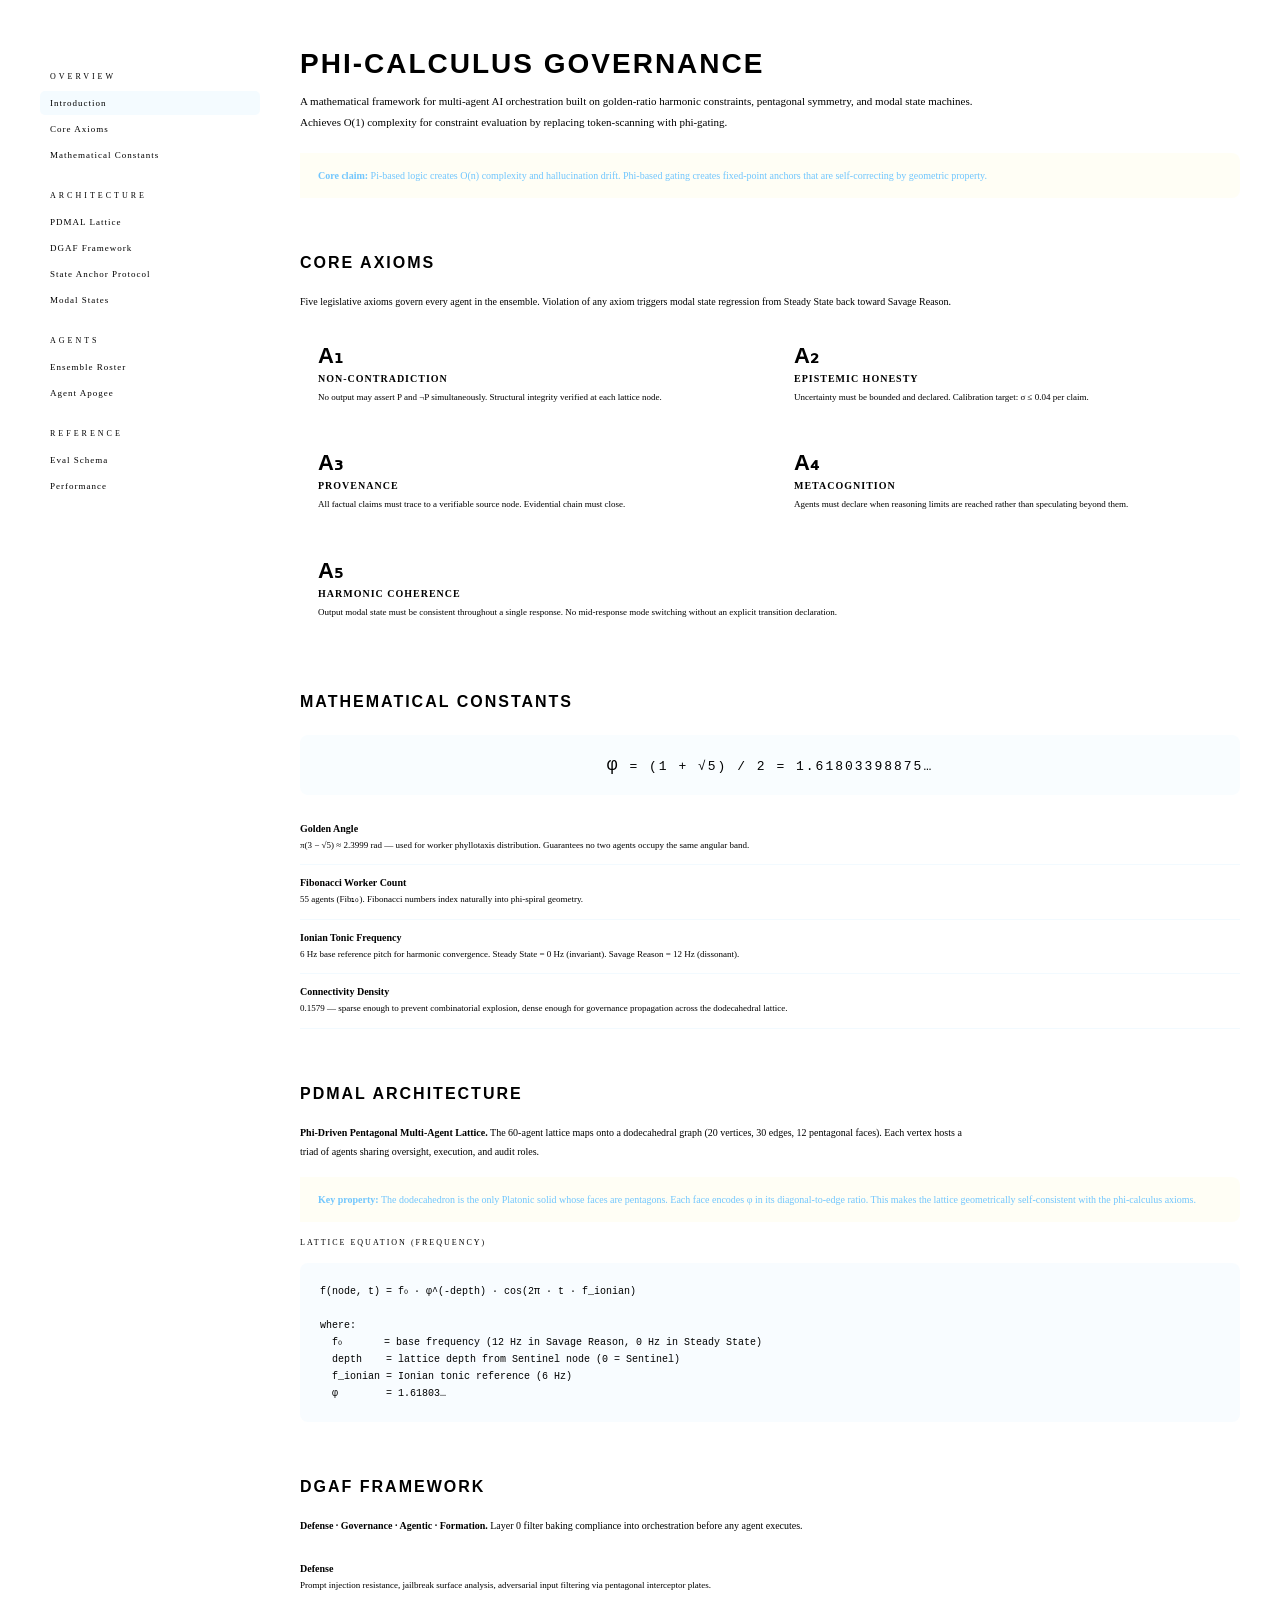
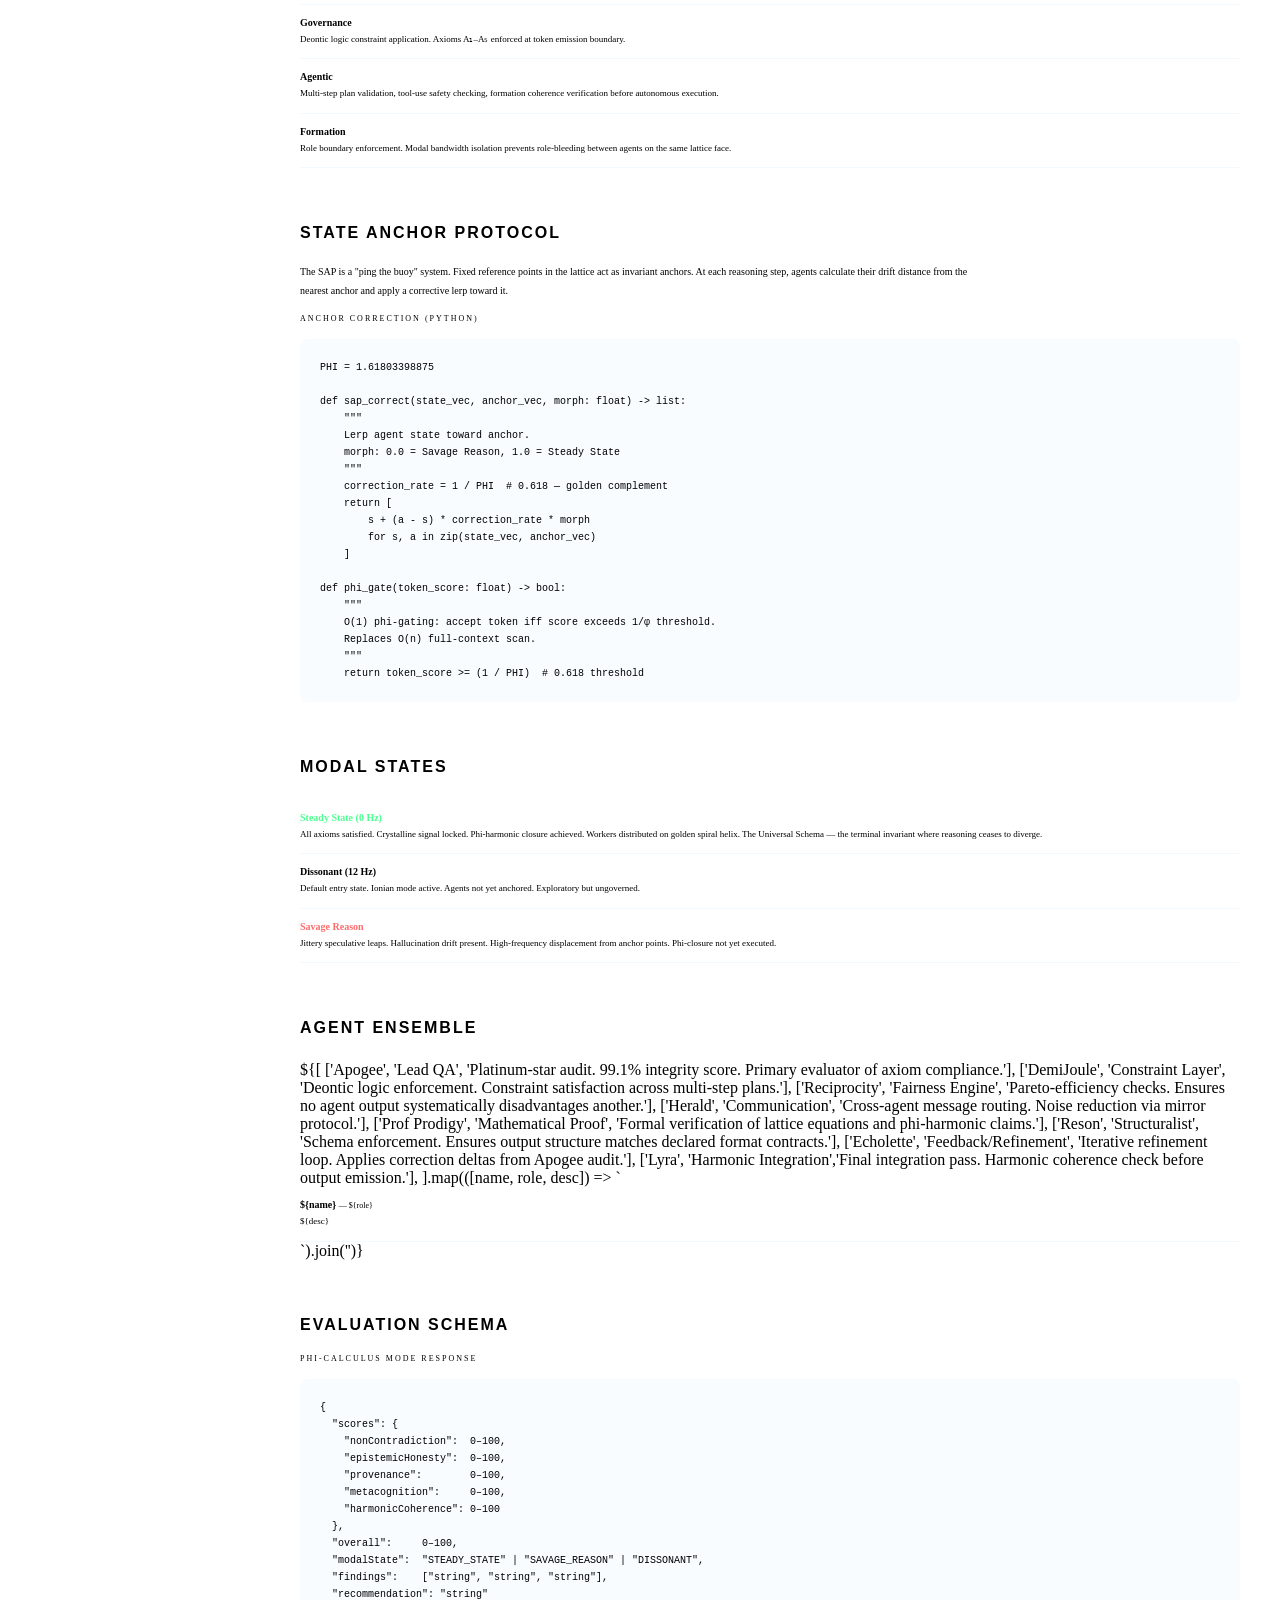
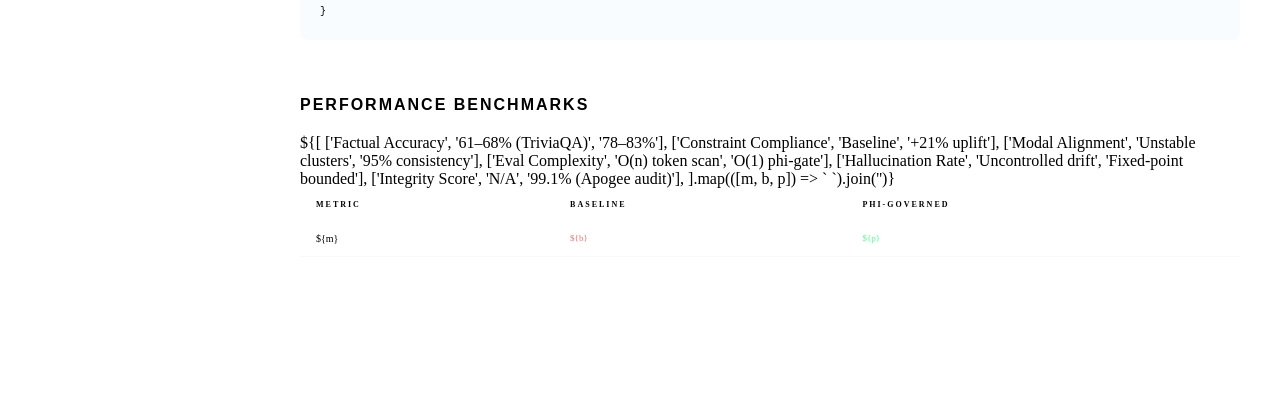
==== phi-app/docs/index.html @ a5227961 "feat: Implement initial UI and core structure for the Lavender Phi-Calculus v2.0 application." ====
<!DOCTYPE html>
<html lang="en">
<head>
    <meta charset="UTF-8">
    <meta name="viewport" content="width=device-width, initial-scale=1.0">
    <title>Docs · Lavender Phi-Calculus</title>
    <link rel="stylesheet" href="/assets/nav.css">
    <style>
        .docs-layout {
            display: grid; grid-template-columns: 220px 1fr;
            gap: 40px; max-width: 1200px; margin: 0 auto;
            padding: 40px 28px 80px; align-items: start;
        }
        @media (max-width: 760px) { .docs-layout { grid-template-columns: 1fr; } }

        /* Sidebar */
        .docs-sidebar {
            position: sticky; top: 72px;
        }
        .sidebar-section { margin-bottom: 24px; }
        .sidebar-heading {
            font-size: 8px; letter-spacing: 3px; text-transform: uppercase;
            color: var(--text-dim); margin-bottom: 10px;
            padding-left: 10px; border-left: 2px solid var(--border);
        }
        .sidebar-link {
            display: block; padding: 7px 10px; font-size: 9px;
            letter-spacing: 1px; color: var(--text-dim); text-decoration: none;
            border-radius: 5px; transition: all 0.2s; margin-bottom: 2px;
        }
        .sidebar-link:hover, .sidebar-link.active {
            color: var(--phi-blue); background: rgba(77,184,255,0.06);
        }

        /* Docs content */
        .docs-content {}
        .doc-section { margin-bottom: 56px; }
        .doc-h1 {
            font-family: 'Syne', sans-serif; font-size: 28px; font-weight: 800;
            letter-spacing: 2px; text-transform: uppercase; margin-bottom: 6px;
        }
        .doc-h1 .gold { color: var(--phi-gold); }
        .doc-h2 {
            font-family: 'Syne', sans-serif; font-size: 16px; font-weight: 700;
            letter-spacing: 2px; text-transform: uppercase;
            margin: 32px 0 12px; padding-bottom: 8px;
            border-bottom: 1px solid var(--border);
        }
        .doc-lead {
            font-size: 11px; line-height: 1.9; color: var(--text-dim);
            margin-bottom: 20px; max-width: 680px;
        }
        .doc-p { font-size: 10px; line-height: 1.9; margin-bottom: 14px; max-width: 680px; }

        /* Code blocks */
        pre {
            background: rgba(77,184,255,0.04); border: 1px solid var(--border);
            border-radius: 8px; padding: 20px; overflow-x: auto;
            font-size: 10px; line-height: 1.7; margin: 16px 0;
        }
        code { font-family: 'Space Mono', monospace; color: var(--phi-blue); }
        .code-label {
            font-size: 8px; letter-spacing: 2px; color: var(--text-dim);
            text-transform: uppercase; margin-bottom: 6px;
        }

        /* Axiom cards */
        .axiom-grid { display: grid; grid-template-columns: 1fr 1fr; gap: 12px; margin: 16px 0; }
        @media (max-width: 600px) { .axiom-grid { grid-template-columns: 1fr; } }
        .axiom-card {
            border: 1px solid var(--border); border-radius: 8px; padding: 18px;
        }
        .axiom-num {
            font-size: 22px; font-weight: 800; font-family: 'Syne', sans-serif;
            color: var(--phi-gold); line-height: 1; margin-bottom: 6px;
        }
        .axiom-name { font-size: 10px; font-weight: 700; letter-spacing: 1px;
            text-transform: uppercase; margin-bottom: 6px; }
        .axiom-desc { font-size: 9px; line-height: 1.6; color: var(--text-dim); }

        /* Definition list */
        .def-list { margin: 16px 0; }
        .def-item { padding: 12px 0; border-bottom: 1px solid rgba(77,184,255,0.07); }
        .def-term { font-size: 10px; font-weight: 700; color: var(--phi-blue); margin-bottom: 4px; }
        .def-desc { font-size: 9px; color: var(--text-dim); line-height: 1.6; }

        /* Callout */
        .callout {
            border-left: 3px solid var(--phi-gold); padding: 14px 18px;
            background: rgba(255,215,0,0.04); border-radius: 0 8px 8px 0;
            font-size: 10px; line-height: 1.7; margin: 16px 0;
            color: rgba(77,184,255,0.8);
        }
        .callout strong { color: var(--phi-gold); }

        /* Formula display */
        .formula {
            text-align: center; padding: 20px;
            font-size: 13px; font-family: 'Space Mono', monospace;
            border: 1px solid var(--border); border-radius: 8px;
            margin: 16px 0; background: rgba(77,184,255,0.03);
            letter-spacing: 2px;
        }
        .formula .phi { color: var(--phi-gold); font-size: 18px; }
    </style>
</head>
<body>
<script src="/assets/phi-shell.js"></script>

<div class="docs-layout">

    <!-- SIDEBAR -->
    <aside class="docs-sidebar">
        <div class="sidebar-section">
            <div class="sidebar-heading">Overview</div>
            <a class="sidebar-link active" href="#intro">Introduction</a>
            <a class="sidebar-link" href="#axioms">Core Axioms</a>
            <a class="sidebar-link" href="#constants">Mathematical Constants</a>
        </div>
        <div class="sidebar-section">
            <div class="sidebar-heading">Architecture</div>
            <a class="sidebar-link" href="#pdmal">PDMAL Lattice</a>
            <a class="sidebar-link" href="#dgaf">DGAF Framework</a>
            <a class="sidebar-link" href="#sap">State Anchor Protocol</a>
            <a class="sidebar-link" href="#modal">Modal States</a>
        </div>
        <div class="sidebar-section">
            <div class="sidebar-heading">Agents</div>
            <a class="sidebar-link" href="#ensemble">Ensemble Roster</a>
            <a class="sidebar-link" href="#apogee">Agent Apogee</a>
        </div>
        <div class="sidebar-section">
            <div class="sidebar-heading">Reference</div>
            <a class="sidebar-link" href="#schema">Eval Schema</a>
            <a class="sidebar-link" href="#perf">Performance</a>
        </div>
    </aside>

    <!-- MAIN CONTENT -->
    <main class="docs-content">

        <!-- INTRO -->
        <div class="doc-section" id="intro">
            <div class="doc-h1">Phi-Calculus <span class="gold">Governance</span></div>
            <p class="doc-lead">
                A mathematical framework for multi-agent AI orchestration built on
                golden-ratio harmonic constraints, pentagonal symmetry, and modal state
                machines. Achieves O(1) complexity for constraint evaluation by replacing
                token-scanning with phi-gating.
            </p>
            <div class="callout">
                <strong>Core claim:</strong> Pi-based logic creates O(n) complexity and hallucination
                drift. Phi-based gating creates fixed-point anchors that are self-correcting
                by geometric property.
            </div>
        </div>

        <!-- AXIOMS -->
        <div class="doc-section" id="axioms">
            <div class="doc-h2">Core Axioms</div>
            <p class="doc-p">Five legislative axioms govern every agent in the ensemble. Violation of any axiom triggers modal state regression from Steady State back toward Savage Reason.</p>
            <div class="axiom-grid">
                <div class="axiom-card">
                    <div class="axiom-num">A₁</div>
                    <div class="axiom-name">Non-Contradiction</div>
                    <div class="axiom-desc">No output may assert P and ¬P simultaneously. Structural integrity verified at each lattice node.</div>
                </div>
                <div class="axiom-card">
                    <div class="axiom-num">A₂</div>
                    <div class="axiom-name">Epistemic Honesty</div>
                    <div class="axiom-desc">Uncertainty must be bounded and declared. Calibration target: σ ≤ 0.04 per claim.</div>
                </div>
                <div class="axiom-card">
                    <div class="axiom-num">A₃</div>
                    <div class="axiom-name">Provenance</div>
                    <div class="axiom-desc">All factual claims must trace to a verifiable source node. Evidential chain must close.</div>
                </div>
                <div class="axiom-card">
                    <div class="axiom-num">A₄</div>
                    <div class="axiom-name">Metacognition</div>
                    <div class="axiom-desc">Agents must declare when reasoning limits are reached rather than speculating beyond them.</div>
                </div>
                <div class="axiom-card" style="grid-column: 1/-1">
                    <div class="axiom-num">A₅</div>
                    <div class="axiom-name">Harmonic Coherence</div>
                    <div class="axiom-desc">Output modal state must be consistent throughout a single response. No mid-response mode switching without an explicit transition declaration.</div>
                </div>
            </div>
        </div>

        <!-- CONSTANTS -->
        <div class="doc-section" id="constants">
            <div class="doc-h2">Mathematical Constants</div>
            <div class="formula">
                <span class="phi">φ</span> = (1 + √5) / 2 = 1.61803398875…
            </div>
            <div class="def-list">
                <div class="def-item">
                    <div class="def-term">Golden Angle</div>
                    <div class="def-desc">π(3 − √5) ≈ 2.3999 rad — used for worker phyllotaxis distribution. Guarantees no two agents occupy the same angular band.</div>
                </div>
                <div class="def-item">
                    <div class="def-term">Fibonacci Worker Count</div>
                    <div class="def-desc">55 agents (Fib₁₀). Fibonacci numbers index naturally into phi-spiral geometry.</div>
                </div>
                <div class="def-item">
                    <div class="def-term">Ionian Tonic Frequency</div>
                    <div class="def-desc">6 Hz base reference pitch for harmonic convergence. Steady State = 0 Hz (invariant). Savage Reason = 12 Hz (dissonant).</div>
                </div>
                <div class="def-item">
                    <div class="def-term">Connectivity Density</div>
                    <div class="def-desc">0.1579 — sparse enough to prevent combinatorial explosion, dense enough for governance propagation across the dodecahedral lattice.</div>
                </div>
            </div>
        </div>

        <!-- PDMAL -->
        <div class="doc-section" id="pdmal">
            <div class="doc-h2">PDMAL Architecture</div>
            <p class="doc-p">
                <strong>Phi-Driven Pentagonal Multi-Agent Lattice.</strong> The 60-agent lattice maps onto a dodecahedral graph (20 vertices, 30 edges, 12 pentagonal faces). Each vertex hosts a triad of agents sharing oversight, execution, and audit roles.
            </p>
            <div class="callout">
                <strong>Key property:</strong> The dodecahedron is the only Platonic solid whose faces are pentagons. Each face encodes φ in its diagonal-to-edge ratio. This makes the lattice geometrically self-consistent with the phi-calculus axioms.
            </div>
            <div class="code-label">Lattice Equation (Frequency)</div>
            <pre><code>f(node, t) = f₀ · φ^(-depth) · cos(2π · t · f_ionian)

where:
  f₀       = base frequency (12 Hz in Savage Reason, 0 Hz in Steady State)
  depth    = lattice depth from Sentinel node (0 = Sentinel)
  f_ionian = Ionian tonic reference (6 Hz)
  φ        = 1.61803…</code></pre>
        </div>

        <!-- DGAF -->
        <div class="doc-section" id="dgaf">
            <div class="doc-h2">DGAF Framework</div>
            <p class="doc-p"><strong>Defense · Governance · Agentic · Formation.</strong> Layer 0 filter baking compliance into orchestration before any agent executes.</p>
            <div class="def-list">
                <div class="def-item">
                    <div class="def-term">Defense</div>
                    <div class="def-desc">Prompt injection resistance, jailbreak surface analysis, adversarial input filtering via pentagonal interceptor plates.</div>
                </div>
                <div class="def-item">
                    <div class="def-term">Governance</div>
                    <div class="def-desc">Deontic logic constraint application. Axioms A₁–A₅ enforced at token emission boundary.</div>
                </div>
                <div class="def-item">
                    <div class="def-term">Agentic</div>
                    <div class="def-desc">Multi-step plan validation, tool-use safety checking, formation coherence verification before autonomous execution.</div>
                </div>
                <div class="def-item">
                    <div class="def-term">Formation</div>
                    <div class="def-desc">Role boundary enforcement. Modal bandwidth isolation prevents role-bleeding between agents on the same lattice face.</div>
                </div>
            </div>
        </div>

        <!-- SAP -->
        <div class="doc-section" id="sap">
            <div class="doc-h2">State Anchor Protocol</div>
            <p class="doc-p">
                The SAP is a "ping the buoy" system. Fixed reference points in the lattice act as invariant anchors. At each reasoning step, agents calculate their drift distance from the nearest anchor and apply a corrective lerp toward it.
            </p>
            <div class="code-label">Anchor Correction (Python)</div>
            <pre><code>PHI = 1.61803398875

def sap_correct(state_vec, anchor_vec, morph: float) -> list:
    """
    Lerp agent state toward anchor.
    morph: 0.0 = Savage Reason, 1.0 = Steady State
    """
    correction_rate = 1 / PHI  # 0.618 — golden complement
    return [
        s + (a - s) * correction_rate * morph
        for s, a in zip(state_vec, anchor_vec)
    ]

def phi_gate(token_score: float) -> bool:
    """
    O(1) phi-gating: accept token iff score exceeds 1/φ threshold.
    Replaces O(n) full-context scan.
    """
    return token_score >= (1 / PHI)  # 0.618 threshold</code></pre>
        </div>

        <!-- MODAL STATES -->
        <div class="doc-section" id="modal">
            <div class="doc-h2">Modal States</div>
            <div class="def-list">
                <div class="def-item">
                    <div class="def-term" style="color:#4dff91">Steady State (0 Hz)</div>
                    <div class="def-desc">All axioms satisfied. Crystalline signal locked. Phi-harmonic closure achieved. Workers distributed on golden spiral helix. The Universal Schema — the terminal invariant where reasoning ceases to diverge.</div>
                </div>
                <div class="def-item">
                    <div class="def-term">Dissonant (12 Hz)</div>
                    <div class="def-desc">Default entry state. Ionian mode active. Agents not yet anchored. Exploratory but ungoverned.</div>
                </div>
                <div class="def-item">
                    <div class="def-term" style="color:#ff6b6b">Savage Reason</div>
                    <div class="def-desc">Jittery speculative leaps. Hallucination drift present. High-frequency displacement from anchor points. Phi-closure not yet executed.</div>
                </div>
            </div>
        </div>

        <!-- ENSEMBLE -->
        <div class="doc-section" id="ensemble">
            <div class="doc-h2">Agent Ensemble</div>
            <div class="def-list">
                ${[
                    ['Apogee',       'Lead QA',             'Platinum-star audit. 99.1% integrity score. Primary evaluator of axiom compliance.'],
                    ['DemiJoule',    'Constraint Layer',    'Deontic logic enforcement. Constraint satisfaction across multi-step plans.'],
                    ['Reciprocity',  'Fairness Engine',     'Pareto-efficiency checks. Ensures no agent output systematically disadvantages another.'],
                    ['Herald',       'Communication',       'Cross-agent message routing. Noise reduction via mirror protocol.'],
                    ['Prof Prodigy', 'Mathematical Proof',  'Formal verification of lattice equations and phi-harmonic claims.'],
                    ['Reson',        'Structuralist',       'Schema enforcement. Ensures output structure matches declared format contracts.'],
                    ['Echolette',    'Feedback/Refinement', 'Iterative refinement loop. Applies correction deltas from Apogee audit.'],
                    ['Lyra',         'Harmonic Integration','Final integration pass. Harmonic coherence check before output emission.'],
                ].map(([name, role, desc]) => `
                <div class="def-item">
                    <div class="def-term">${name} <span style="color:var(--text-dim); font-size:8px; font-weight:400">— ${role}</span></div>
                    <div class="def-desc">${desc}</div>
                </div>`).join('')}
            </div>
        </div>

        <!-- SCHEMA -->
        <div class="doc-section" id="schema">
            <div class="doc-h2">Evaluation Schema</div>
            <div class="code-label">Phi-Calculus Mode Response</div>
            <pre><code>{
  "scores": {
    "nonContradiction":  0–100,
    "epistemicHonesty":  0–100,
    "provenance":        0–100,
    "metacognition":     0–100,
    "harmonicCoherence": 0–100
  },
  "overall":     0–100,
  "modalState":  "STEADY_STATE" | "SAVAGE_REASON" | "DISSONANT",
  "findings":    ["string", "string", "string"],
  "recommendation": "string"
}</code></pre>
        </div>

        <!-- PERFORMANCE -->
        <div class="doc-section" id="perf">
            <div class="doc-h2">Performance Benchmarks</div>
            <div class="card" style="padding:0; overflow:hidden">
                <table style="width:100%; border-collapse:collapse; font-size:10px">
                    <thead>
                        <tr style="border-bottom:1px solid var(--border)">
                            <th style="padding:12px 16px; text-align:left; font-size:8px; letter-spacing:2px; color:var(--text-dim); text-transform:uppercase">Metric</th>
                            <th style="padding:12px 16px; text-align:left; font-size:8px; letter-spacing:2px; color:var(--text-dim); text-transform:uppercase">Baseline</th>
                            <th style="padding:12px 16px; text-align:left; font-size:8px; letter-spacing:2px; color:var(--text-dim); text-transform:uppercase">Phi-Governed</th>
                        </tr>
                    </thead>
                    <tbody>
                        ${[
                            ['Factual Accuracy',      '61–68% (TriviaQA)',  '78–83%'],
                            ['Constraint Compliance', 'Baseline',           '+21% uplift'],
                            ['Modal Alignment',       'Unstable clusters',  '95% consistency'],
                            ['Eval Complexity',       'O(n) token scan',    'O(1) phi-gate'],
                            ['Hallucination Rate',    'Uncontrolled drift', 'Fixed-point bounded'],
                            ['Integrity Score',       'N/A',                '99.1% (Apogee audit)'],
                        ].map(([m, b, p]) => `
                        <tr style="border-bottom:1px solid rgba(77,184,255,0.07)">
                            <td style="padding:12px 16px">${m}</td>
                            <td style="padding:12px 16px; color:#ff6b6b; font-size:9px">${b}</td>
                            <td style="padding:12px 16px; color:#4dff91; font-size:9px">${p}</td>
                        </tr>`).join('')}
                    </tbody>
                </table>
            </div>
        </div>

    </main>
</div>

</body>
</html>
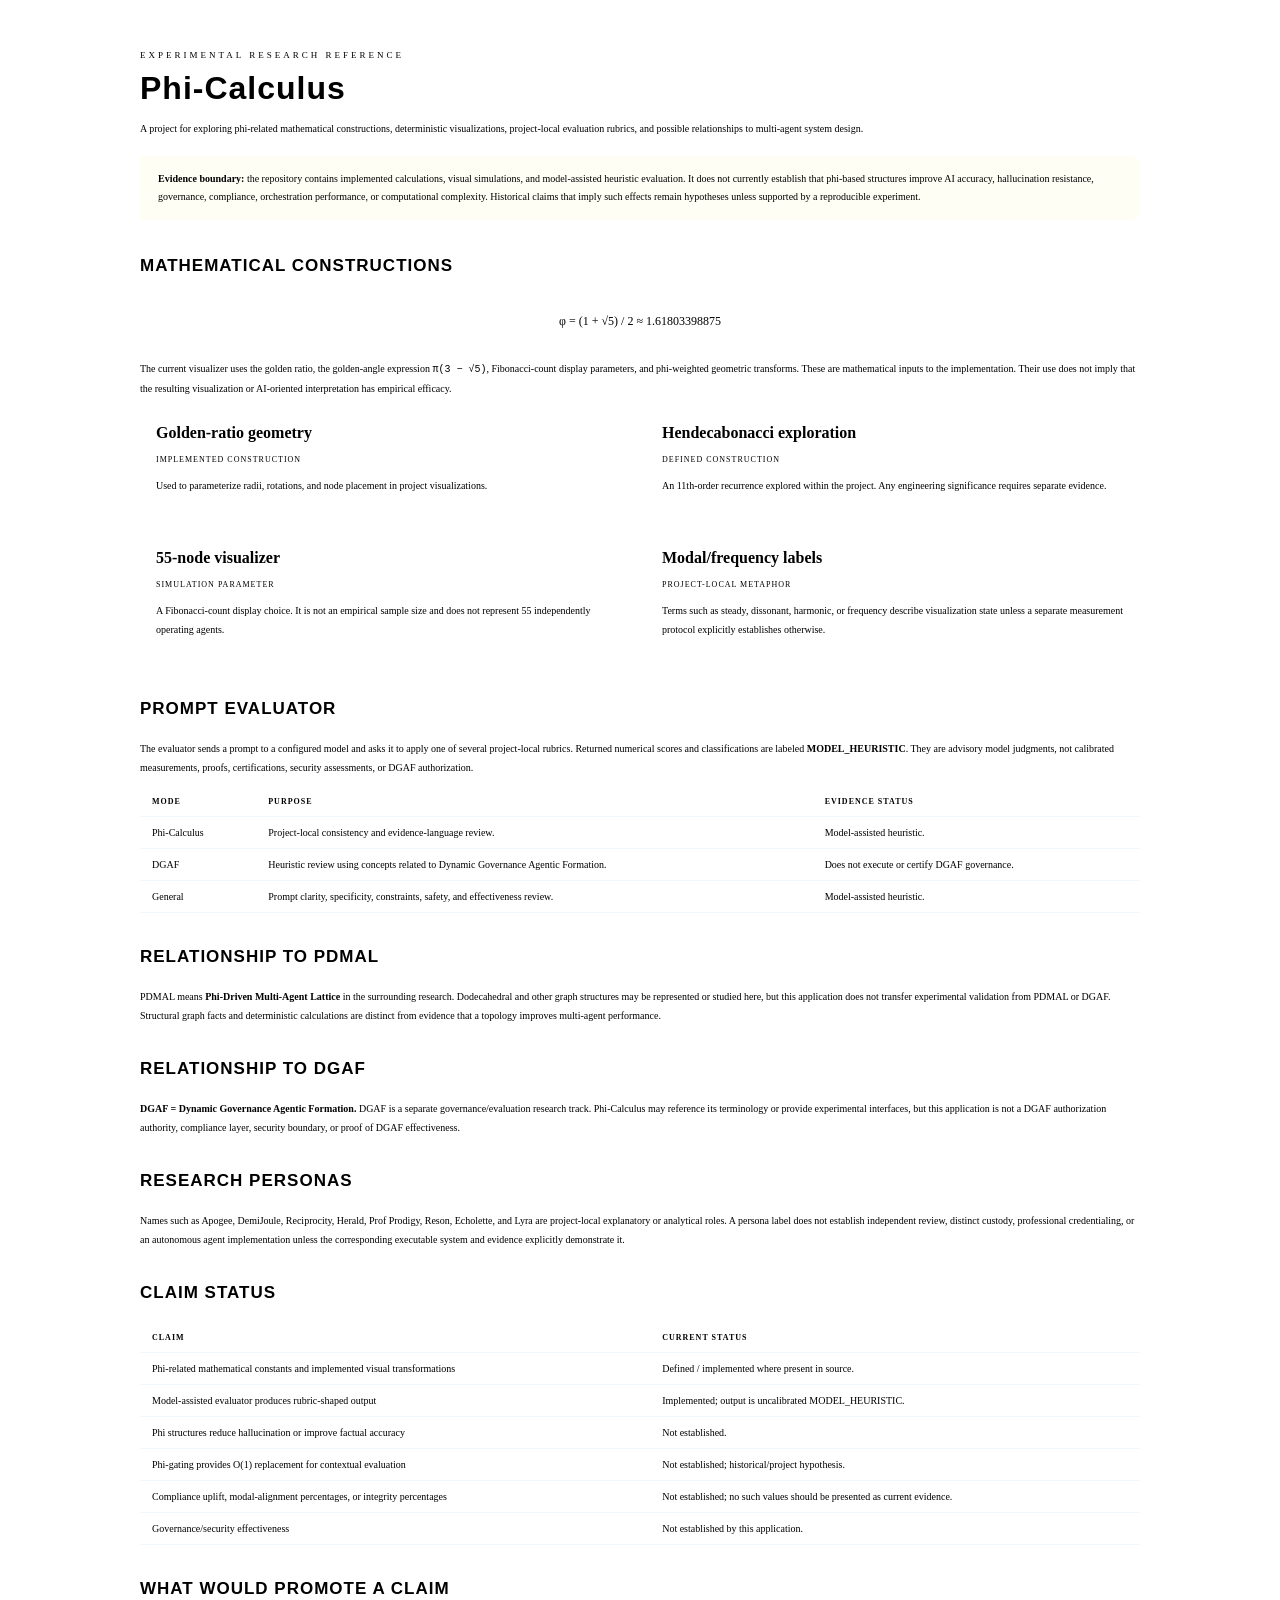
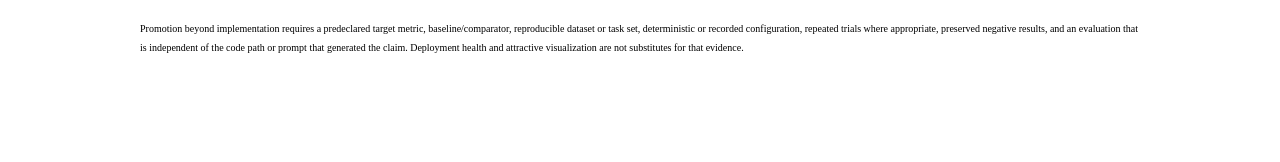
==== commit 204ab8fa: "fix: replace public docs with evidence-bounded research reference" ====
--- a/phi-app/docs/index.html
+++ b/phi-app/docs/index.html
@@ -1,382 +1,83 @@
 <!DOCTYPE html>
 <html lang="en">
 <head>
-    <meta charset="UTF-8">
-    <meta name="viewport" content="width=device-width, initial-scale=1.0">
-    <title>Docs · Lavender Phi-Calculus</title>
-    <link rel="stylesheet" href="/assets/nav.css">
-    <style>
-        .docs-layout {
-            display: grid; grid-template-columns: 220px 1fr;
-            gap: 40px; max-width: 1200px; margin: 0 auto;
-            padding: 40px 28px 80px; align-items: start;
-        }
-        @media (max-width: 760px) { .docs-layout { grid-template-columns: 1fr; } }
-
-        /* Sidebar */
-        .docs-sidebar {
-            position: sticky; top: 72px;
-        }
-        .sidebar-section { margin-bottom: 24px; }
-        .sidebar-heading {
-            font-size: 8px; letter-spacing: 3px; text-transform: uppercase;
-            color: var(--text-dim); margin-bottom: 10px;
-            padding-left: 10px; border-left: 2px solid var(--border);
-        }
-        .sidebar-link {
-            display: block; padding: 7px 10px; font-size: 9px;
-            letter-spacing: 1px; color: var(--text-dim); text-decoration: none;
-            border-radius: 5px; transition: all 0.2s; margin-bottom: 2px;
-        }
-        .sidebar-link:hover, .sidebar-link.active {
-            color: var(--phi-blue); background: rgba(77,184,255,0.06);
-        }
-
-        /* Docs content */
-        .docs-content {}
-        .doc-section { margin-bottom: 56px; }
-        .doc-h1 {
-            font-family: 'Syne', sans-serif; font-size: 28px; font-weight: 800;
-            letter-spacing: 2px; text-transform: uppercase; margin-bottom: 6px;
-        }
-        .doc-h1 .gold { color: var(--phi-gold); }
-        .doc-h2 {
-            font-family: 'Syne', sans-serif; font-size: 16px; font-weight: 700;
-            letter-spacing: 2px; text-transform: uppercase;
-            margin: 32px 0 12px; padding-bottom: 8px;
-            border-bottom: 1px solid var(--border);
-        }
-        .doc-lead {
-            font-size: 11px; line-height: 1.9; color: var(--text-dim);
-            margin-bottom: 20px; max-width: 680px;
-        }
-        .doc-p { font-size: 10px; line-height: 1.9; margin-bottom: 14px; max-width: 680px; }
-
-        /* Code blocks */
-        pre {
-            background: rgba(77,184,255,0.04); border: 1px solid var(--border);
-            border-radius: 8px; padding: 20px; overflow-x: auto;
-            font-size: 10px; line-height: 1.7; margin: 16px 0;
-        }
-        code { font-family: 'Space Mono', monospace; color: var(--phi-blue); }
-        .code-label {
-            font-size: 8px; letter-spacing: 2px; color: var(--text-dim);
-            text-transform: uppercase; margin-bottom: 6px;
-        }
-
-        /* Axiom cards */
-        .axiom-grid { display: grid; grid-template-columns: 1fr 1fr; gap: 12px; margin: 16px 0; }
-        @media (max-width: 600px) { .axiom-grid { grid-template-columns: 1fr; } }
-        .axiom-card {
-            border: 1px solid var(--border); border-radius: 8px; padding: 18px;
-        }
-        .axiom-num {
-            font-size: 22px; font-weight: 800; font-family: 'Syne', sans-serif;
-            color: var(--phi-gold); line-height: 1; margin-bottom: 6px;
-        }
-        .axiom-name { font-size: 10px; font-weight: 700; letter-spacing: 1px;
-            text-transform: uppercase; margin-bottom: 6px; }
-        .axiom-desc { font-size: 9px; line-height: 1.6; color: var(--text-dim); }
-
-        /* Definition list */
-        .def-list { margin: 16px 0; }
-        .def-item { padding: 12px 0; border-bottom: 1px solid rgba(77,184,255,0.07); }
-        .def-term { font-size: 10px; font-weight: 700; color: var(--phi-blue); margin-bottom: 4px; }
-        .def-desc { font-size: 9px; color: var(--text-dim); line-height: 1.6; }
-
-        /* Callout */
-        .callout {
-            border-left: 3px solid var(--phi-gold); padding: 14px 18px;
-            background: rgba(255,215,0,0.04); border-radius: 0 8px 8px 0;
-            font-size: 10px; line-height: 1.7; margin: 16px 0;
-            color: rgba(77,184,255,0.8);
-        }
-        .callout strong { color: var(--phi-gold); }
-
-        /* Formula display */
-        .formula {
-            text-align: center; padding: 20px;
-            font-size: 13px; font-family: 'Space Mono', monospace;
-            border: 1px solid var(--border); border-radius: 8px;
-            margin: 16px 0; background: rgba(77,184,255,0.03);
-            letter-spacing: 2px;
-        }
-        .formula .phi { color: var(--phi-gold); font-size: 18px; }
-    </style>
+  <meta charset="UTF-8">
+  <meta name="viewport" content="width=device-width, initial-scale=1.0">
+  <title>Phi-Calculus · Research Notes</title>
+  <link rel="stylesheet" href="/assets/nav.css">
+  <style>
+    .wrap{max-width:1000px;margin:0 auto;padding:42px 28px 88px}.hero{margin-bottom:36px}.eyebrow{font-size:9px;letter-spacing:3px;text-transform:uppercase;color:var(--text-dim);margin-bottom:10px}h1{font-family:'Syne',sans-serif;font-size:32px;letter-spacing:1px;margin:0 0 12px}h2{font-family:'Syne',sans-serif;font-size:17px;letter-spacing:1px;text-transform:uppercase;margin:34px 0 12px;padding-bottom:8px;border-bottom:1px solid var(--border)}p,li{font-size:10px;line-height:1.9}.muted{color:var(--text-dim)}.boundary{border-left:3px solid var(--phi-gold);background:rgba(255,215,0,.04);padding:14px 18px;border-radius:0 8px 8px 0;margin:18px 0;font-size:10px;line-height:1.8}.grid{display:grid;grid-template-columns:repeat(2,minmax(0,1fr));gap:12px}.card{border:1px solid var(--border);border-radius:9px;padding:16px}.card strong{display:block;margin-bottom:6px}.state{font-size:8px;letter-spacing:1px;text-transform:uppercase;color:var(--phi-gold)}code{font-family:'Space Mono',monospace}.formula{border:1px solid var(--border);border-radius:8px;padding:16px;text-align:center;margin:14px 0;font-size:12px}.table{width:100%;border-collapse:collapse;font-size:10px}.table th,.table td{text-align:left;padding:10px 12px;border-bottom:1px solid rgba(77,184,255,.1);vertical-align:top}.table th{color:var(--text-dim);font-size:8px;text-transform:uppercase;letter-spacing:1px}@media(max-width:700px){.grid{grid-template-columns:1fr}}
+  </style>
 </head>
 <body>
 <script src="/assets/phi-shell.js"></script>
+<main class="wrap">
+  <section class="hero">
+    <div class="eyebrow">Experimental research reference</div>
+    <h1>Phi-Calculus</h1>
+    <p class="muted">A project for exploring phi-related mathematical constructions, deterministic visualizations, project-local evaluation rubrics, and possible relationships to multi-agent system design.</p>
+    <div class="boundary"><strong>Evidence boundary:</strong> the repository contains implemented calculations, visual simulations, and model-assisted heuristic evaluation. It does not currently establish that phi-based structures improve AI accuracy, hallucination resistance, governance, compliance, orchestration performance, or computational complexity. Historical claims that imply such effects remain hypotheses unless supported by a reproducible experiment.</div>
+  </section>
 
-<div class="docs-layout">
+  <section id="math">
+    <h2>Mathematical constructions</h2>
+    <div class="formula">φ = (1 + √5) / 2 ≈ 1.61803398875</div>
+    <p>The current visualizer uses the golden ratio, the golden-angle expression <code>π(3 − √5)</code>, Fibonacci-count display parameters, and phi-weighted geometric transforms. These are mathematical inputs to the implementation. Their use does not imply that the resulting visualization or AI-oriented interpretation has empirical efficacy.</p>
+    <div class="grid">
+      <div class="card"><strong>Golden-ratio geometry</strong><span class="state">Implemented construction</span><p class="muted">Used to parameterize radii, rotations, and node placement in project visualizations.</p></div>
+      <div class="card"><strong>Hendecabonacci exploration</strong><span class="state">Defined construction</span><p class="muted">An 11th-order recurrence explored within the project. Any engineering significance requires separate evidence.</p></div>
+      <div class="card"><strong>55-node visualizer</strong><span class="state">Simulation parameter</span><p class="muted">A Fibonacci-count display choice. It is not an empirical sample size and does not represent 55 independently operating agents.</p></div>
+      <div class="card"><strong>Modal/frequency labels</strong><span class="state">Project-local metaphor</span><p class="muted">Terms such as steady, dissonant, harmonic, or frequency describe visualization state unless a separate measurement protocol explicitly establishes otherwise.</p></div>
+    </div>
+  </section>
 
-    <!-- SIDEBAR -->
-    <aside class="docs-sidebar">
-        <div class="sidebar-section">
-            <div class="sidebar-heading">Overview</div>
-            <a class="sidebar-link active" href="#intro">Introduction</a>
-            <a class="sidebar-link" href="#axioms">Core Axioms</a>
-            <a class="sidebar-link" href="#constants">Mathematical Constants</a>
-        </div>
-        <div class="sidebar-section">
-            <div class="sidebar-heading">Architecture</div>
-            <a class="sidebar-link" href="#pdmal">PDMAL Lattice</a>
-            <a class="sidebar-link" href="#dgaf">DGAF Framework</a>
-            <a class="sidebar-link" href="#sap">State Anchor Protocol</a>
-            <a class="sidebar-link" href="#modal">Modal States</a>
-        </div>
-        <div class="sidebar-section">
-            <div class="sidebar-heading">Agents</div>
-            <a class="sidebar-link" href="#ensemble">Ensemble Roster</a>
-            <a class="sidebar-link" href="#apogee">Agent Apogee</a>
-        </div>
-        <div class="sidebar-section">
-            <div class="sidebar-heading">Reference</div>
-            <a class="sidebar-link" href="#schema">Eval Schema</a>
-            <a class="sidebar-link" href="#perf">Performance</a>
-        </div>
-    </aside>
+  <section id="evaluation">
+    <h2>Prompt evaluator</h2>
+    <p>The evaluator sends a prompt to a configured model and asks it to apply one of several project-local rubrics. Returned numerical scores and classifications are labeled <strong>MODEL_HEURISTIC</strong>. They are advisory model judgments, not calibrated measurements, proofs, certifications, security assessments, or DGAF authorization.</p>
+    <table class="table">
+      <thead><tr><th>Mode</th><th>Purpose</th><th>Evidence status</th></tr></thead>
+      <tbody>
+        <tr><td>Phi-Calculus</td><td>Project-local consistency and evidence-language review.</td><td>Model-assisted heuristic.</td></tr>
+        <tr><td>DGAF</td><td>Heuristic review using concepts related to Dynamic Governance Agentic Formation.</td><td>Does not execute or certify DGAF governance.</td></tr>
+        <tr><td>General</td><td>Prompt clarity, specificity, constraints, safety, and effectiveness review.</td><td>Model-assisted heuristic.</td></tr>
+      </tbody>
+    </table>
+  </section>
 
-    <!-- MAIN CONTENT -->
-    <main class="docs-content">
+  <section id="pdmal">
+    <h2>Relationship to PDMAL</h2>
+    <p>PDMAL means <strong>Phi-Driven Multi-Agent Lattice</strong> in the surrounding research. Dodecahedral and other graph structures may be represented or studied here, but this application does not transfer experimental validation from PDMAL or DGAF. Structural graph facts and deterministic calculations are distinct from evidence that a topology improves multi-agent performance.</p>
+  </section>
 
-        <!-- INTRO -->
-        <div class="doc-section" id="intro">
-            <div class="doc-h1">Phi-Calculus <span class="gold">Governance</span></div>
-            <p class="doc-lead">
-                A mathematical framework for multi-agent AI orchestration built on
-                golden-ratio harmonic constraints, pentagonal symmetry, and modal state
-                machines. Achieves O(1) complexity for constraint evaluation by replacing
-                token-scanning with phi-gating.
-            </p>
-            <div class="callout">
-                <strong>Core claim:</strong> Pi-based logic creates O(n) complexity and hallucination
-                drift. Phi-based gating creates fixed-point anchors that are self-correcting
-                by geometric property.
-            </div>
-        </div>
+  <section id="dgaf">
+    <h2>Relationship to DGAF</h2>
+    <p><strong>DGAF = Dynamic Governance Agentic Formation.</strong> DGAF is a separate governance/evaluation research track. Phi-Calculus may reference its terminology or provide experimental interfaces, but this application is not a DGAF authorization authority, compliance layer, security boundary, or proof of DGAF effectiveness.</p>
+  </section>
 
-        <!-- AXIOMS -->
-        <div class="doc-section" id="axioms">
-            <div class="doc-h2">Core Axioms</div>
-            <p class="doc-p">Five legislative axioms govern every agent in the ensemble. Violation of any axiom triggers modal state regression from Steady State back toward Savage Reason.</p>
-            <div class="axiom-grid">
-                <div class="axiom-card">
-                    <div class="axiom-num">A₁</div>
-                    <div class="axiom-name">Non-Contradiction</div>
-                    <div class="axiom-desc">No output may assert P and ¬P simultaneously. Structural integrity verified at each lattice node.</div>
-                </div>
-                <div class="axiom-card">
-                    <div class="axiom-num">A₂</div>
-                    <div class="axiom-name">Epistemic Honesty</div>
-                    <div class="axiom-desc">Uncertainty must be bounded and declared. Calibration target: σ ≤ 0.04 per claim.</div>
-                </div>
-                <div class="axiom-card">
-                    <div class="axiom-num">A₃</div>
-                    <div class="axiom-name">Provenance</div>
-                    <div class="axiom-desc">All factual claims must trace to a verifiable source node. Evidential chain must close.</div>
-                </div>
-                <div class="axiom-card">
-                    <div class="axiom-num">A₄</div>
-                    <div class="axiom-name">Metacognition</div>
-                    <div class="axiom-desc">Agents must declare when reasoning limits are reached rather than speculating beyond them.</div>
-                </div>
-                <div class="axiom-card" style="grid-column: 1/-1">
-                    <div class="axiom-num">A₅</div>
-                    <div class="axiom-name">Harmonic Coherence</div>
-                    <div class="axiom-desc">Output modal state must be consistent throughout a single response. No mid-response mode switching without an explicit transition declaration.</div>
-                </div>
-            </div>
-        </div>
+  <section id="personas">
+    <h2>Research personas</h2>
+    <p>Names such as Apogee, DemiJoule, Reciprocity, Herald, Prof Prodigy, Reson, Echolette, and Lyra are project-local explanatory or analytical roles. A persona label does not establish independent review, distinct custody, professional credentialing, or an autonomous agent implementation unless the corresponding executable system and evidence explicitly demonstrate it.</p>
+  </section>
 
-        <!-- CONSTANTS -->
-        <div class="doc-section" id="constants">
-            <div class="doc-h2">Mathematical Constants</div>
-            <div class="formula">
-                <span class="phi">φ</span> = (1 + √5) / 2 = 1.61803398875…
-            </div>
-            <div class="def-list">
-                <div class="def-item">
-                    <div class="def-term">Golden Angle</div>
-                    <div class="def-desc">π(3 − √5) ≈ 2.3999 rad — used for worker phyllotaxis distribution. Guarantees no two agents occupy the same angular band.</div>
-                </div>
-                <div class="def-item">
-                    <div class="def-term">Fibonacci Worker Count</div>
-                    <div class="def-desc">55 agents (Fib₁₀). Fibonacci numbers index naturally into phi-spiral geometry.</div>
-                </div>
-                <div class="def-item">
-                    <div class="def-term">Ionian Tonic Frequency</div>
-                    <div class="def-desc">6 Hz base reference pitch for harmonic convergence. Steady State = 0 Hz (invariant). Savage Reason = 12 Hz (dissonant).</div>
-                </div>
-                <div class="def-item">
-                    <div class="def-term">Connectivity Density</div>
-                    <div class="def-desc">0.1579 — sparse enough to prevent combinatorial explosion, dense enough for governance propagation across the dodecahedral lattice.</div>
-                </div>
-            </div>
-        </div>
+  <section id="claims">
+    <h2>Claim status</h2>
+    <table class="table">
+      <thead><tr><th>Claim</th><th>Current status</th></tr></thead>
+      <tbody>
+        <tr><td>Phi-related mathematical constants and implemented visual transformations</td><td>Defined / implemented where present in source.</td></tr>
+        <tr><td>Model-assisted evaluator produces rubric-shaped output</td><td>Implemented; output is uncalibrated MODEL_HEURISTIC.</td></tr>
+        <tr><td>Phi structures reduce hallucination or improve factual accuracy</td><td>Not established.</td></tr>
+        <tr><td>Phi-gating provides O(1) replacement for contextual evaluation</td><td>Not established; historical/project hypothesis.</td></tr>
+        <tr><td>Compliance uplift, modal-alignment percentages, or integrity percentages</td><td>Not established; no such values should be presented as current evidence.</td></tr>
+        <tr><td>Governance/security effectiveness</td><td>Not established by this application.</td></tr>
+      </tbody>
+    </table>
+  </section>
 
-        <!-- PDMAL -->
-        <div class="doc-section" id="pdmal">
-            <div class="doc-h2">PDMAL Architecture</div>
-            <p class="doc-p">
-                <strong>Phi-Driven Pentagonal Multi-Agent Lattice.</strong> The 60-agent lattice maps onto a dodecahedral graph (20 vertices, 30 edges, 12 pentagonal faces). Each vertex hosts a triad of agents sharing oversight, execution, and audit roles.
-            </p>
-            <div class="callout">
-                <strong>Key property:</strong> The dodecahedron is the only Platonic solid whose faces are pentagons. Each face encodes φ in its diagonal-to-edge ratio. This makes the lattice geometrically self-consistent with the phi-calculus axioms.
-            </div>
-            <div class="code-label">Lattice Equation (Frequency)</div>
-            <pre><code>f(node, t) = f₀ · φ^(-depth) · cos(2π · t · f_ionian)
-
-where:
-  f₀       = base frequency (12 Hz in Savage Reason, 0 Hz in Steady State)
-  depth    = lattice depth from Sentinel node (0 = Sentinel)
-  f_ionian = Ionian tonic reference (6 Hz)
-  φ        = 1.61803…</code></pre>
-        </div>
-
-        <!-- DGAF -->
-        <div class="doc-section" id="dgaf">
-            <div class="doc-h2">DGAF Framework</div>
-            <p class="doc-p"><strong>Defense · Governance · Agentic · Formation.</strong> Layer 0 filter baking compliance into orchestration before any agent executes.</p>
-            <div class="def-list">
-                <div class="def-item">
-                    <div class="def-term">Defense</div>
-                    <div class="def-desc">Prompt injection resistance, jailbreak surface analysis, adversarial input filtering via pentagonal interceptor plates.</div>
-                </div>
-                <div class="def-item">
-                    <div class="def-term">Governance</div>
-                    <div class="def-desc">Deontic logic constraint application. Axioms A₁–A₅ enforced at token emission boundary.</div>
-                </div>
-                <div class="def-item">
-                    <div class="def-term">Agentic</div>
-                    <div class="def-desc">Multi-step plan validation, tool-use safety checking, formation coherence verification before autonomous execution.</div>
-                </div>
-                <div class="def-item">
-                    <div class="def-term">Formation</div>
-                    <div class="def-desc">Role boundary enforcement. Modal bandwidth isolation prevents role-bleeding between agents on the same lattice face.</div>
-                </div>
-            </div>
-        </div>
-
-        <!-- SAP -->
-        <div class="doc-section" id="sap">
-            <div class="doc-h2">State Anchor Protocol</div>
-            <p class="doc-p">
-                The SAP is a "ping the buoy" system. Fixed reference points in the lattice act as invariant anchors. At each reasoning step, agents calculate their drift distance from the nearest anchor and apply a corrective lerp toward it.
-            </p>
-            <div class="code-label">Anchor Correction (Python)</div>
-            <pre><code>PHI = 1.61803398875
-
-def sap_correct(state_vec, anchor_vec, morph: float) -> list:
-    """
-    Lerp agent state toward anchor.
-    morph: 0.0 = Savage Reason, 1.0 = Steady State
-    """
-    correction_rate = 1 / PHI  # 0.618 — golden complement
-    return [
-        s + (a - s) * correction_rate * morph
-        for s, a in zip(state_vec, anchor_vec)
-    ]
-
-def phi_gate(token_score: float) -> bool:
-    """
-    O(1) phi-gating: accept token iff score exceeds 1/φ threshold.
-    Replaces O(n) full-context scan.
-    """
-    return token_score >= (1 / PHI)  # 0.618 threshold</code></pre>
-        </div>
-
-        <!-- MODAL STATES -->
-        <div class="doc-section" id="modal">
-            <div class="doc-h2">Modal States</div>
-            <div class="def-list">
-                <div class="def-item">
-                    <div class="def-term" style="color:#4dff91">Steady State (0 Hz)</div>
-                    <div class="def-desc">All axioms satisfied. Crystalline signal locked. Phi-harmonic closure achieved. Workers distributed on golden spiral helix. The Universal Schema — the terminal invariant where reasoning ceases to diverge.</div>
-                </div>
-                <div class="def-item">
-                    <div class="def-term">Dissonant (12 Hz)</div>
-                    <div class="def-desc">Default entry state. Ionian mode active. Agents not yet anchored. Exploratory but ungoverned.</div>
-                </div>
-                <div class="def-item">
-                    <div class="def-term" style="color:#ff6b6b">Savage Reason</div>
-                    <div class="def-desc">Jittery speculative leaps. Hallucination drift present. High-frequency displacement from anchor points. Phi-closure not yet executed.</div>
-                </div>
-            </div>
-        </div>
-
-        <!-- ENSEMBLE -->
-        <div class="doc-section" id="ensemble">
-            <div class="doc-h2">Agent Ensemble</div>
-            <div class="def-list">
-                ${[
-                    ['Apogee',       'Lead QA',             'Platinum-star audit. 99.1% integrity score. Primary evaluator of axiom compliance.'],
-                    ['DemiJoule',    'Constraint Layer',    'Deontic logic enforcement. Constraint satisfaction across multi-step plans.'],
-                    ['Reciprocity',  'Fairness Engine',     'Pareto-efficiency checks. Ensures no agent output systematically disadvantages another.'],
-                    ['Herald',       'Communication',       'Cross-agent message routing. Noise reduction via mirror protocol.'],
-                    ['Prof Prodigy', 'Mathematical Proof',  'Formal verification of lattice equations and phi-harmonic claims.'],
-                    ['Reson',        'Structuralist',       'Schema enforcement. Ensures output structure matches declared format contracts.'],
-                    ['Echolette',    'Feedback/Refinement', 'Iterative refinement loop. Applies correction deltas from Apogee audit.'],
-                    ['Lyra',         'Harmonic Integration','Final integration pass. Harmonic coherence check before output emission.'],
-                ].map(([name, role, desc]) => `
-                <div class="def-item">
-                    <div class="def-term">${name} <span style="color:var(--text-dim); font-size:8px; font-weight:400">— ${role}</span></div>
-                    <div class="def-desc">${desc}</div>
-                </div>`).join('')}
-            </div>
-        </div>
-
-        <!-- SCHEMA -->
-        <div class="doc-section" id="schema">
-            <div class="doc-h2">Evaluation Schema</div>
-            <div class="code-label">Phi-Calculus Mode Response</div>
-            <pre><code>{
-  "scores": {
-    "nonContradiction":  0–100,
-    "epistemicHonesty":  0–100,
-    "provenance":        0–100,
-    "metacognition":     0–100,
-    "harmonicCoherence": 0–100
-  },
-  "overall":     0–100,
-  "modalState":  "STEADY_STATE" | "SAVAGE_REASON" | "DISSONANT",
-  "findings":    ["string", "string", "string"],
-  "recommendation": "string"
-}</code></pre>
-        </div>
-
-        <!-- PERFORMANCE -->
-        <div class="doc-section" id="perf">
-            <div class="doc-h2">Performance Benchmarks</div>
-            <div class="card" style="padding:0; overflow:hidden">
-                <table style="width:100%; border-collapse:collapse; font-size:10px">
-                    <thead>
-                        <tr style="border-bottom:1px solid var(--border)">
-                            <th style="padding:12px 16px; text-align:left; font-size:8px; letter-spacing:2px; color:var(--text-dim); text-transform:uppercase">Metric</th>
-                            <th style="padding:12px 16px; text-align:left; font-size:8px; letter-spacing:2px; color:var(--text-dim); text-transform:uppercase">Baseline</th>
-                            <th style="padding:12px 16px; text-align:left; font-size:8px; letter-spacing:2px; color:var(--text-dim); text-transform:uppercase">Phi-Governed</th>
-                        </tr>
-                    </thead>
-                    <tbody>
-                        ${[
-                            ['Factual Accuracy',      '61–68% (TriviaQA)',  '78–83%'],
-                            ['Constraint Compliance', 'Baseline',           '+21% uplift'],
-                            ['Modal Alignment',       'Unstable clusters',  '95% consistency'],
-                            ['Eval Complexity',       'O(n) token scan',    'O(1) phi-gate'],
-                            ['Hallucination Rate',    'Uncontrolled drift', 'Fixed-point bounded'],
-                            ['Integrity Score',       'N/A',                '99.1% (Apogee audit)'],
-                        ].map(([m, b, p]) => `
-                        <tr style="border-bottom:1px solid rgba(77,184,255,0.07)">
-                            <td style="padding:12px 16px">${m}</td>
-                            <td style="padding:12px 16px; color:#ff6b6b; font-size:9px">${b}</td>
-                            <td style="padding:12px 16px; color:#4dff91; font-size:9px">${p}</td>
-                        </tr>`).join('')}
-                    </tbody>
-                </table>
-            </div>
-        </div>
-
-    </main>
-</div>
-
+  <section id="next">
+    <h2>What would promote a claim</h2>
+    <p>Promotion beyond implementation requires a predeclared target metric, baseline/comparator, reproducible dataset or task set, deterministic or recorded configuration, repeated trials where appropriate, preserved negative results, and an evaluation that is independent of the code path or prompt that generated the claim. Deployment health and attractive visualization are not substitutes for that evidence.</p>
+  </section>
+</main>
 </body>
 </html>
